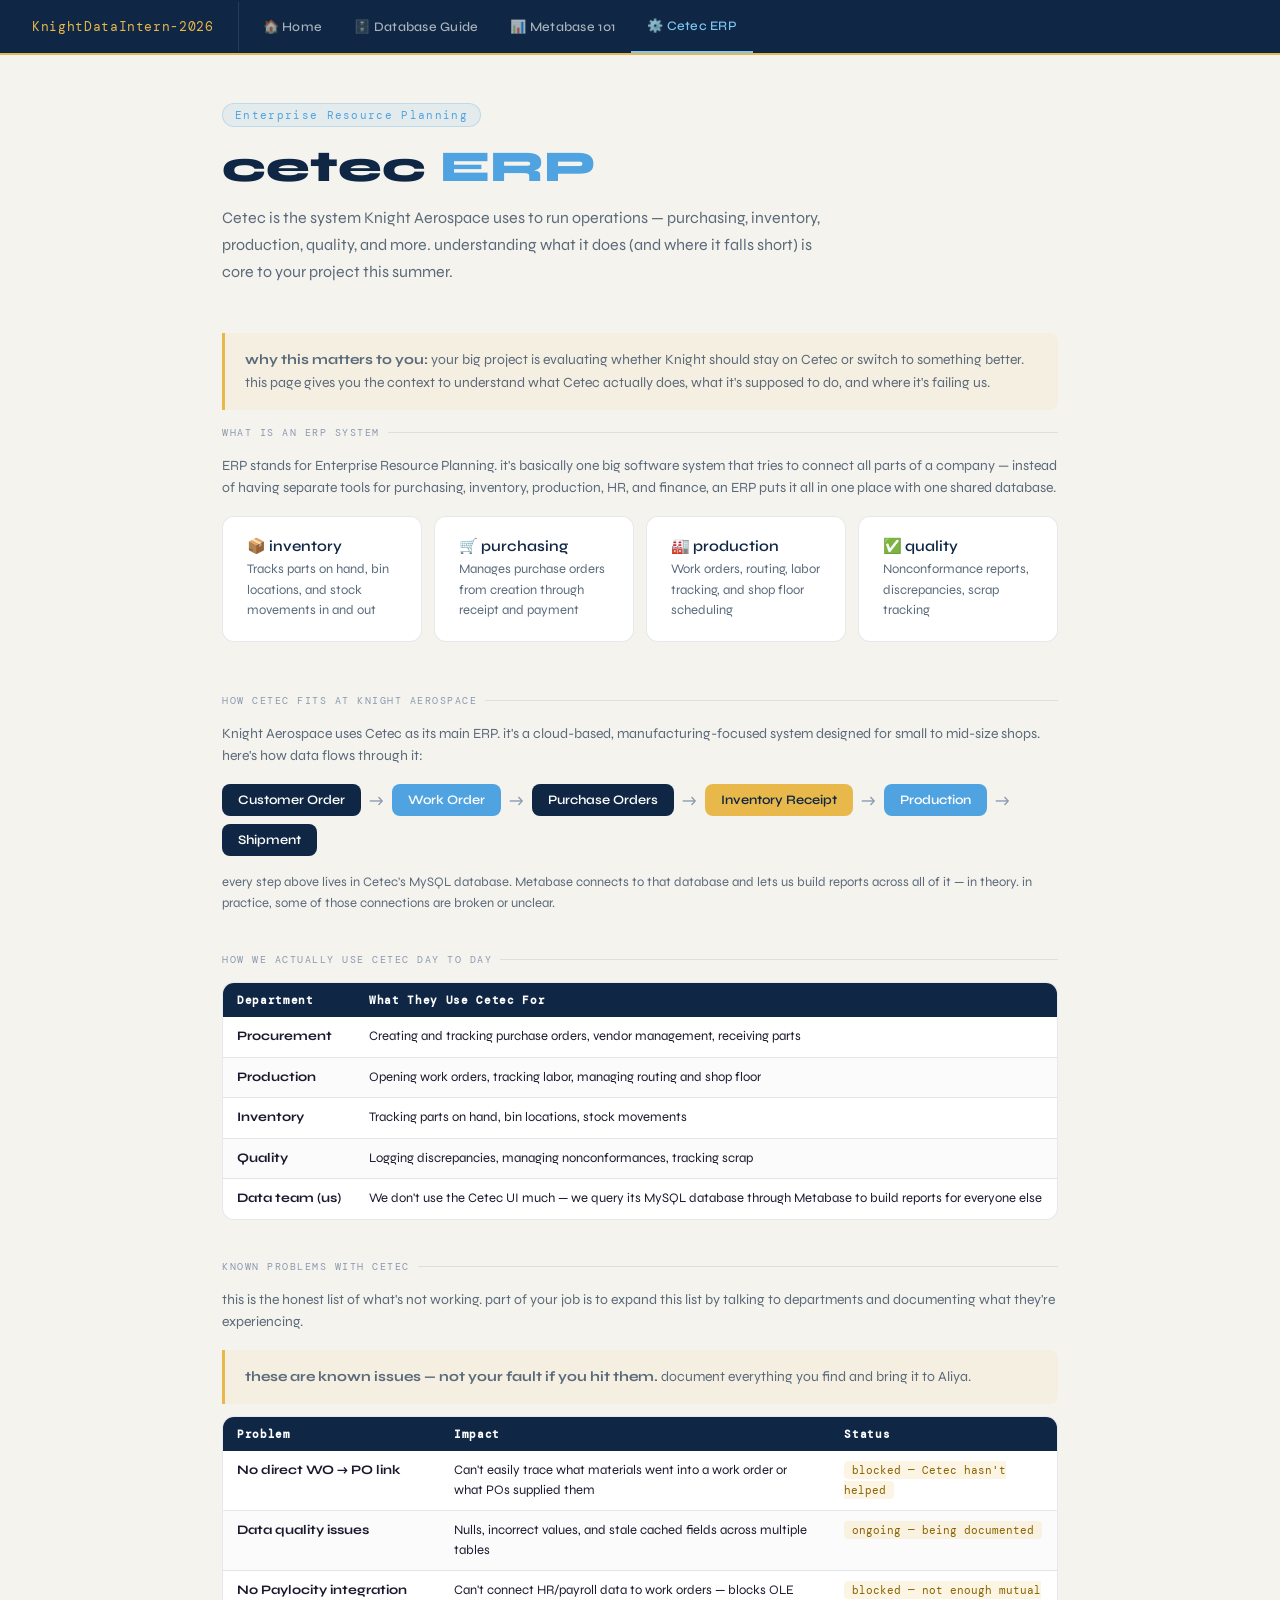
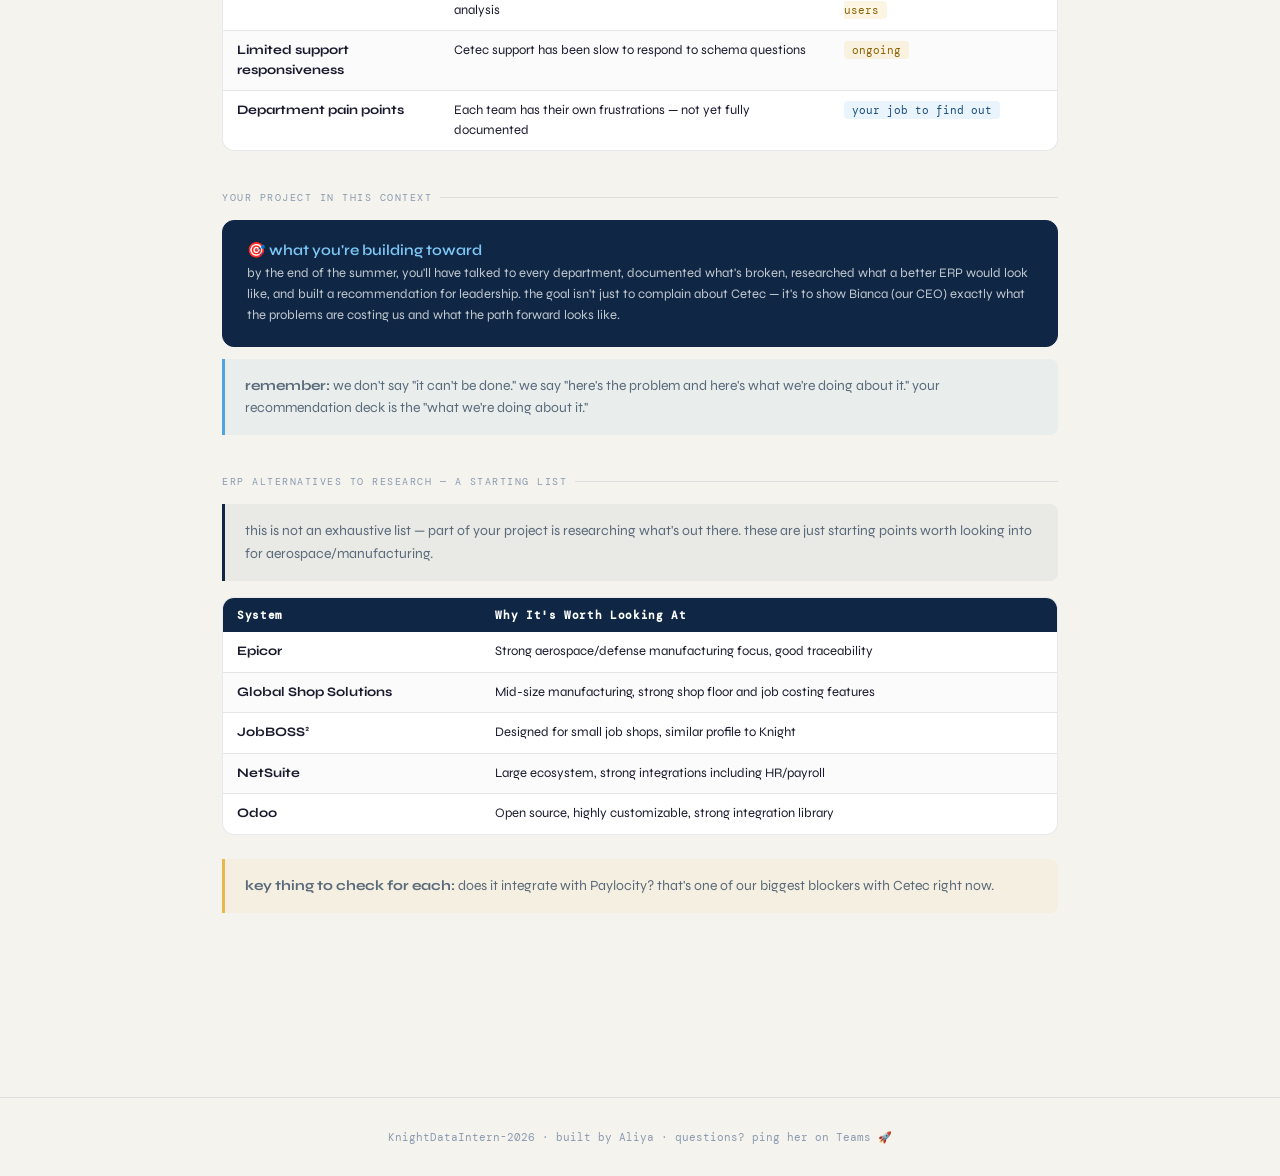
==== cetec.html @ 2ae62e4b "Added some styling and starting page" ====
<!DOCTYPE html>
<html lang="en">
<head>
  <meta charset="UTF-8" />
  <meta name="viewport" content="width=device-width, initial-scale=1.0"/>
  <title>Knight Data Intern 2026 · Cetec ERP</title>
  <link rel="stylesheet" href="style.css" />
</head>
<body>

<nav>
  <div class="nav-brand">KnightDataIntern-2026</div>
  <a href="index.html">🏠 Home</a>
  <a href="database.html">🗄️ Database Guide</a>
  <a href="metabase.html">📊 Metabase 101</a>
  <a href="cetec.html" class="active">⚙️ Cetec ERP</a>
</nav>

<div class="page">

  <div class="hero">
    <div class="hero-tag">Enterprise Resource Planning</div>
    <h1>cetec <em>ERP</em></h1>
    <p>Cetec is the system Knight Aerospace uses to run operations — purchasing, inventory, production, quality, and more. understanding what it does (and where it falls short) is core to your project this summer.</p>
  </div>

  <div class="callout warn">
    <strong>why this matters to you:</strong> your big project is evaluating whether Knight should stay on Cetec or switch to something better. this page gives you the context to understand what Cetec actually does, what it's supposed to do, and where it's failing us.
  </div>

  <!-- WHAT IS AN ERP -->
  <div class="section">
    <div class="section-label">what is an ERP system</div>
    <p style="font-size:14px; color:var(--text-muted); margin-bottom:1rem; line-height:1.6;">ERP stands for Enterprise Resource Planning. it's basically one big software system that tries to connect all parts of a company — instead of having separate tools for purchasing, inventory, production, HR, and finance, an ERP puts it all in one place with one shared database.</p>

    <div class="card-grid">
      <div class="card">
        <h3>📦 inventory</h3>
        <p>Tracks parts on hand, bin locations, and stock movements in and out</p>
      </div>
      <div class="card">
        <h3>🛒 purchasing</h3>
        <p>Manages purchase orders from creation through receipt and payment</p>
      </div>
      <div class="card">
        <h3>🏭 production</h3>
        <p>Work orders, routing, labor tracking, and shop floor scheduling</p>
      </div>
      <div class="card">
        <h3>✅ quality</h3>
        <p>Nonconformance reports, discrepancies, scrap tracking</p>
      </div>
    </div>
  </div>

  <!-- HOW CETEC FITS -->
  <div class="section">
    <div class="section-label">how cetec fits at knight aerospace</div>
    <p style="font-size:14px; color:var(--text-muted); margin-bottom:1rem; line-height:1.6;">Knight Aerospace uses Cetec as its main ERP. it's a cloud-based, manufacturing-focused system designed for small to mid-size shops. here's how data flows through it:</p>

    <div class="flow">
      <div class="flow-box">Customer Order</div>
      <div class="flow-arrow">→</div>
      <div class="flow-box accent">Work Order</div>
      <div class="flow-arrow">→</div>
      <div class="flow-box">Purchase Orders</div>
      <div class="flow-arrow">→</div>
      <div class="flow-box gold">Inventory Receipt</div>
      <div class="flow-arrow">→</div>
      <div class="flow-box accent">Production</div>
      <div class="flow-arrow">→</div>
      <div class="flow-box">Shipment</div>
    </div>

    <p style="font-size:13px; color:var(--text-muted); margin-top:0.75rem; line-height:1.6;">every step above lives in Cetec's MySQL database. Metabase connects to that database and lets us build reports across all of it — in theory. in practice, some of those connections are broken or unclear.</p>
  </div>

  <!-- HOW WE USE IT -->
  <div class="section">
    <div class="section-label">how we actually use cetec day to day</div>
    <div class="table-wrap">
      <table class="data-table">
        <thead><tr><th>Department</th><th>What They Use Cetec For</th></tr></thead>
        <tbody>
          <tr><td><strong>Procurement</strong></td><td>Creating and tracking purchase orders, vendor management, receiving parts</td></tr>
          <tr><td><strong>Production</strong></td><td>Opening work orders, tracking labor, managing routing and shop floor</td></tr>
          <tr><td><strong>Inventory</strong></td><td>Tracking parts on hand, bin locations, stock movements</td></tr>
          <tr><td><strong>Quality</strong></td><td>Logging discrepancies, managing nonconformances, tracking scrap</td></tr>
          <tr><td><strong>Data team (us)</strong></td><td>We don't use the Cetec UI much — we query its MySQL database through Metabase to build reports for everyone else</td></tr>
        </tbody>
      </table>
    </div>
  </div>

  <!-- WHAT'S BROKEN -->
  <div class="section">
    <div class="section-label">known problems with cetec</div>
    <p style="font-size:14px; color:var(--text-muted); margin-bottom:1rem; line-height:1.6;">this is the honest list of what's not working. part of your job is to expand this list by talking to departments and documenting what they're experiencing.</p>

    <div class="callout warn" style="margin-bottom: 0.75rem;">
      <strong>these are known issues — not your fault if you hit them.</strong> document everything you find and bring it to Aliya.
    </div>

    <div class="table-wrap">
      <table class="data-table">
        <thead><tr><th>Problem</th><th>Impact</th><th>Status</th></tr></thead>
        <tbody>
          <tr>
            <td><strong>No direct WO → PO link</strong></td>
            <td>Can't easily trace what materials went into a work order or what POs supplied them</td>
            <td><span class="tag-warn">blocked — Cetec hasn't helped</span></td>
          </tr>
          <tr>
            <td><strong>Data quality issues</strong></td>
            <td>Nulls, incorrect values, and stale cached fields across multiple tables</td>
            <td><span class="tag-warn">ongoing — being documented</span></td>
          </tr>
          <tr>
            <td><strong>No Paylocity integration</strong></td>
            <td>Can't connect HR/payroll data to work orders — blocks OLE analysis</td>
            <td><span class="tag-warn">blocked — not enough mutual users</span></td>
          </tr>
          <tr>
            <td><strong>Limited support responsiveness</strong></td>
            <td>Cetec support has been slow to respond to schema questions</td>
            <td><span class="tag-warn">ongoing</span></td>
          </tr>
          <tr>
            <td><strong>Department pain points</strong></td>
            <td>Each team has their own frustrations — not yet fully documented</td>
            <td><span class="tag-info">your job to find out</span></td>
          </tr>
        </tbody>
      </table>
    </div>
  </div>

  <!-- YOUR PROJECT -->
  <div class="section">
    <div class="section-label">your project in this context</div>
    <div class="card card-accent">
      <h3>🎯 what you're building toward</h3>
      <p>by the end of the summer, you'll have talked to every department, documented what's broken, researched what a better ERP would look like, and built a recommendation for leadership. the goal isn't just to complain about Cetec — it's to show Bianca (our CEO) exactly what the problems are costing us and what the path forward looks like.</p>
    </div>
    <div class="callout" style="margin-top:0.75rem;">
      <strong>remember:</strong> we don't say "it can't be done." we say "here's the problem and here's what we're doing about it." your recommendation deck is the "what we're doing about it."
    </div>
  </div>

  <!-- ALTERNATIVES TO RESEARCH -->
  <div class="section">
    <div class="section-label">ERP alternatives to research — a starting list</div>
    <div class="callout navy">this is not an exhaustive list — part of your project is researching what's out there. these are just starting points worth looking into for aerospace/manufacturing.</div>
    <div class="table-wrap">
      <table class="data-table">
        <thead><tr><th>System</th><th>Why It's Worth Looking At</th></tr></thead>
        <tbody>
          <tr><td><strong>Epicor</strong></td><td>Strong aerospace/defense manufacturing focus, good traceability</td></tr>
          <tr><td><strong>Global Shop Solutions</strong></td><td>Mid-size manufacturing, strong shop floor and job costing features</td></tr>
          <tr><td><strong>JobBOSS²</strong></td><td>Designed for small job shops, similar profile to Knight</td></tr>
          <tr><td><strong>NetSuite</strong></td><td>Large ecosystem, strong integrations including HR/payroll</td></tr>
          <tr><td><strong>Odoo</strong></td><td>Open source, highly customizable, strong integration library</td></tr>
        </tbody>
      </table>
    </div>
    <div class="callout warn" style="margin-top:0.75rem;">
      <strong>key thing to check for each:</strong> does it integrate with Paylocity? that's one of our biggest blockers with Cetec right now.
    </div>
  </div>

</div>

<footer>KnightDataIntern-2026 · built by Aliya · questions? ping her on Teams 🚀</footer>

</body>
</html>
---- style.css ----
@import url('https://fonts.googleapis.com/css2?family=Syne:wght@400;500;600;700;800&family=DM+Mono:ital,wght@0,400;0,500;1,400&display=swap');

:root {
  --navy: #0f2744;
  --navy-mid: #1a3a5c;
  --navy-light: #254d7a;
  --accent: #4fa3e0;
  --accent-bright: #7ec8f7;
  --gold: #e8b84b;
  --bg: #f5f3ee;
  --bg-card: #ffffff;
  --text: #1a1a2e;
  --text-muted: #5a6a7a;
  --text-light: #8a9ab0;
  --border: rgba(15,39,68,0.1);
  --radius: 12px;
  --radius-sm: 8px;
}

* { box-sizing: border-box; margin: 0; padding: 0; }

body {
  font-family: 'Syne', sans-serif;
  background: var(--bg);
  color: var(--text);
  min-height: 100vh;
}

/* NAV */
nav {
  background: var(--navy);
  padding: 0 2rem;
  display: flex;
  align-items: center;
  gap: 0;
  position: sticky;
  top: 0;
  z-index: 100;
  border-bottom: 2px solid var(--gold);
}

.nav-brand {
  font-size: 13px;
  font-family: 'DM Mono', monospace;
  color: var(--gold);
  letter-spacing: 0.05em;
  padding: 1rem 1.5rem 1rem 0;
  border-right: 1px solid rgba(255,255,255,0.1);
  margin-right: 0.5rem;
  white-space: nowrap;
}

nav a {
  color: rgba(255,255,255,0.65);
  text-decoration: none;
  font-size: 13px;
  font-weight: 500;
  padding: 1.1rem 1rem;
  transition: color 0.2s;
  letter-spacing: 0.02em;
  display: flex;
  align-items: center;
  gap: 6px;
}

nav a:hover { color: #fff; }
nav a.active { color: var(--accent-bright); border-bottom: 2px solid var(--accent-bright); }

/* LAYOUT */
.page { max-width: 900px; margin: 0 auto; padding: 3rem 2rem 5rem; }

/* HERO */
.hero { margin-bottom: 3rem; }
.hero-tag {
  font-family: 'DM Mono', monospace;
  font-size: 11px;
  letter-spacing: 0.12em;
  color: var(--accent);
  background: rgba(79,163,224,0.1);
  border: 1px solid rgba(79,163,224,0.25);
  padding: 4px 12px;
  border-radius: 99px;
  display: inline-block;
  margin-bottom: 1rem;
}
.hero h1 { font-size: clamp(28px, 5vw, 44px); font-weight: 800; line-height: 1.1; color: var(--navy); margin-bottom: 0.75rem; }
.hero h1 em { font-style: normal; color: var(--accent); }
.hero p { font-size: 16px; color: var(--text-muted); line-height: 1.7; max-width: 600px; }

/* SECTION */
.section { margin-bottom: 2.5rem; }
.section-label {
  font-family: 'DM Mono', monospace;
  font-size: 10px;
  letter-spacing: 0.15em;
  color: var(--text-light);
  text-transform: uppercase;
  margin-bottom: 1rem;
  display: flex;
  align-items: center;
  gap: 8px;
}
.section-label::after { content: ''; flex: 1; height: 1px; background: var(--border); }

/* CARDS */
.card {
  background: var(--bg-card);
  border: 1px solid var(--border);
  border-radius: var(--radius);
  padding: 1.25rem 1.5rem;
  margin-bottom: 0.75rem;
}
.card-grid { display: grid; grid-template-columns: repeat(auto-fit, minmax(200px, 1fr)); gap: 0.75rem; }

.card h3 { font-size: 15px; font-weight: 600; color: var(--navy); margin-bottom: 4px; }
.card p { font-size: 13px; color: var(--text-muted); line-height: 1.6; }

.card-accent {
  background: var(--navy);
  color: white;
  border-color: var(--navy);
}
.card-accent h3 { color: var(--accent-bright); }
.card-accent p { color: rgba(255,255,255,0.75); }

/* TABLE */
.data-table { width: 100%; border-collapse: collapse; font-size: 13px; }
.data-table th {
  background: var(--navy);
  color: white;
  padding: 10px 14px;
  text-align: left;
  font-size: 11px;
  letter-spacing: 0.06em;
  font-family: 'DM Mono', monospace;
}
.data-table th:first-child { border-radius: 8px 0 0 0; }
.data-table th:last-child { border-radius: 0 8px 0 0; }
.data-table td { padding: 10px 14px; border-bottom: 1px solid var(--border); color: var(--text); vertical-align: top; line-height: 1.5; }
.data-table tr:last-child td { border-bottom: none; }
.data-table tr:nth-child(even) td { background: rgba(0,0,0,0.015); }
.table-wrap { background: white; border: 1px solid var(--border); border-radius: var(--radius); overflow: hidden; margin-bottom: 1.5rem; }

/* MONO TAG */
.mono { font-family: 'DM Mono', monospace; font-size: 12px; background: rgba(15,39,68,0.07); color: var(--navy-light); padding: 2px 7px; border-radius: 4px; }
.tag-warn { background: rgba(232,184,75,0.15); color: #8a6200; font-family: 'DM Mono', monospace; font-size: 11px; padding: 2px 8px; border-radius: 4px; }
.tag-good { background: rgba(34,197,94,0.1); color: #166534; font-family: 'DM Mono', monospace; font-size: 11px; padding: 2px 8px; border-radius: 4px; }
.tag-info { background: rgba(79,163,224,0.12); color: #1a4d7a; font-family: 'DM Mono', monospace; font-size: 11px; padding: 2px 8px; border-radius: 4px; }

/* CALLOUT */
.callout {
  border-left: 3px solid var(--accent);
  background: rgba(79,163,224,0.07);
  padding: 1rem 1.25rem;
  border-radius: 0 var(--radius-sm) var(--radius-sm) 0;
  margin: 1rem 0;
  font-size: 14px;
  color: var(--text-muted);
  line-height: 1.6;
}
.callout.warn { border-color: var(--gold); background: rgba(232,184,75,0.08); }
.callout.navy { border-color: var(--navy); background: rgba(15,39,68,0.05); }

/* WEEK TIMELINE */
.timeline { display: grid; grid-template-columns: 1fr 1fr; gap: 0.75rem; }
.week-card {
  background: white;
  border: 1px solid var(--border);
  border-radius: var(--radius);
  padding: 1rem 1.25rem;
}
.week-card.active { border-color: var(--accent); background: rgba(79,163,224,0.04); }
.week-num { font-family: 'DM Mono', monospace; font-size: 10px; color: var(--text-light); margin-bottom: 4px; letter-spacing: 0.08em; }
.week-card h3 { font-size: 14px; font-weight: 600; color: var(--navy); margin-bottom: 4px; }
.week-card p { font-size: 12px; color: var(--text-muted); line-height: 1.5; }

/* FLOW DIAGRAM */
.flow { display: flex; align-items: center; gap: 8px; flex-wrap: wrap; margin: 1rem 0; }
.flow-box {
  background: var(--navy);
  color: white;
  padding: 8px 16px;
  border-radius: var(--radius-sm);
  font-size: 13px;
  font-weight: 600;
}
.flow-box.accent { background: var(--accent); }
.flow-box.gold { background: var(--gold); color: var(--navy); }
.flow-arrow { color: var(--text-light); font-size: 18px; }

/* FOOTER */
footer {
  text-align: center;
  padding: 2rem;
  font-family: 'DM Mono', monospace;
  font-size: 11px;
  color: var(--text-light);
  border-top: 1px solid var(--border);
  margin-top: 4rem;
}
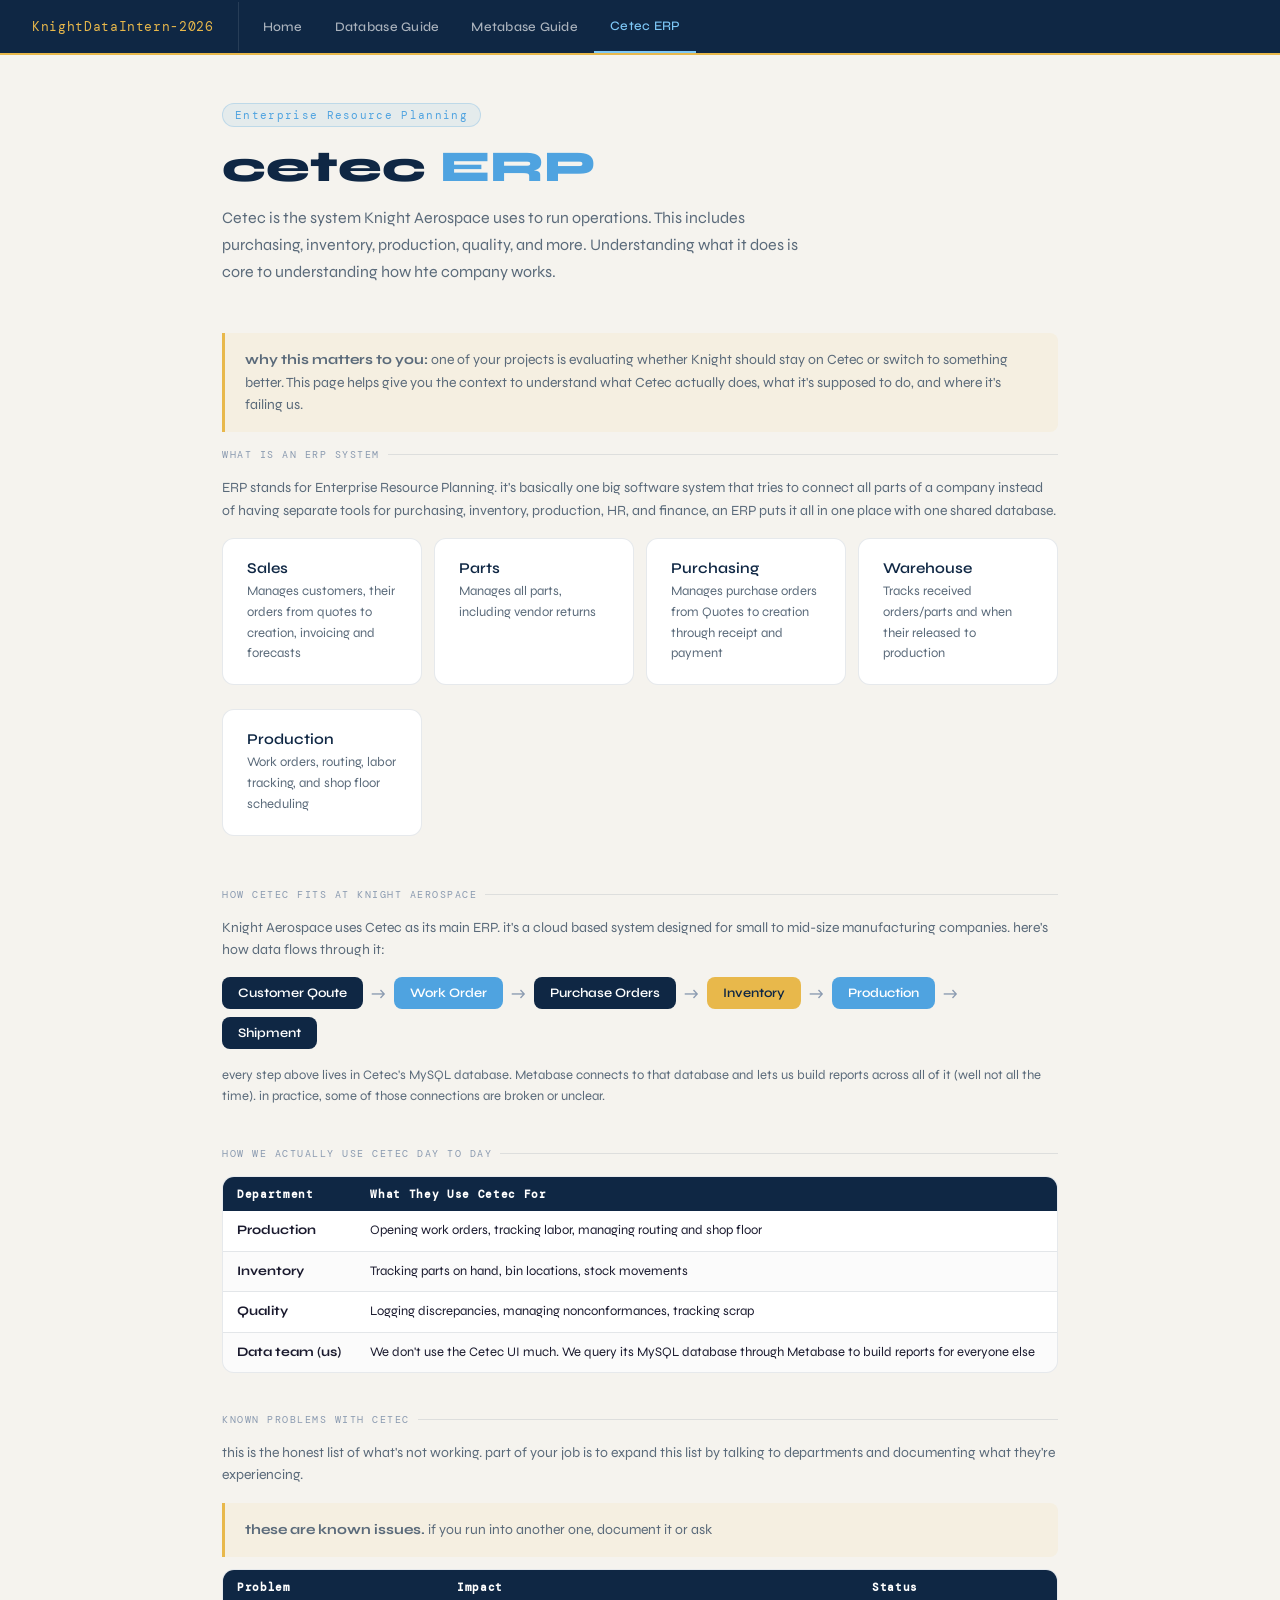
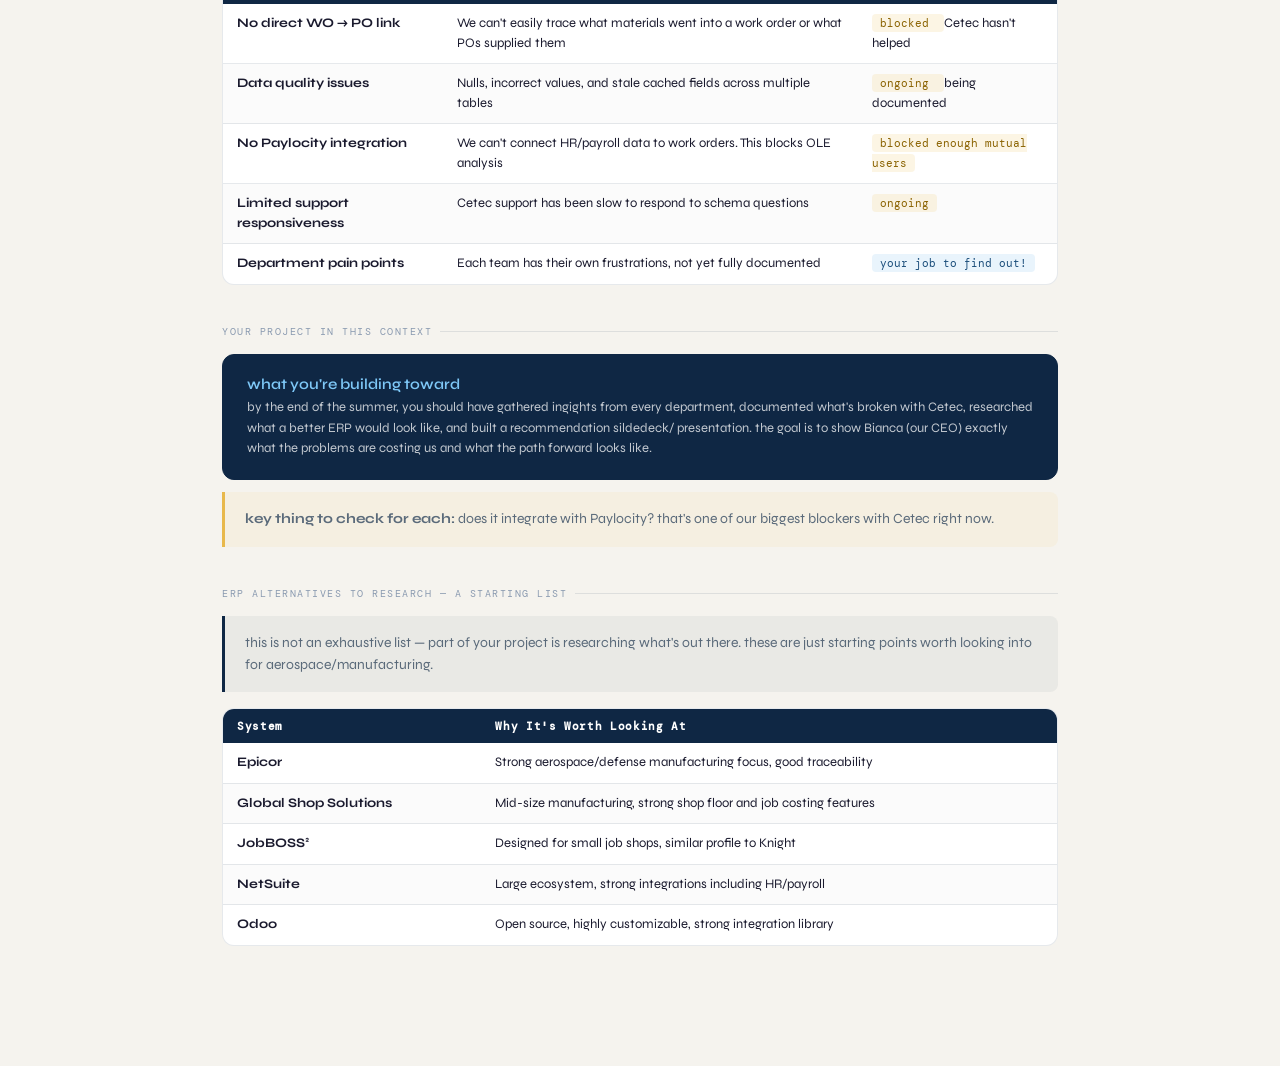
==== commit dacd79cf: "Update cetec.html" ====
--- a/cetec.html
+++ b/cetec.html
@@ -10,10 +10,10 @@
 
 <nav>
   <div class="nav-brand">KnightDataIntern-2026</div>
-  <a href="index.html">🏠 Home</a>
-  <a href="database.html">🗄️ Database Guide</a>
-  <a href="metabase.html">📊 Metabase 101</a>
-  <a href="cetec.html" class="active">⚙️ Cetec ERP</a>
+  <a href="index.html">Home</a>
+  <a href="database.html">Database Guide</a>
+  <a href="metabase.html">Metabase Guide</a>
+  <a href="cetec.html" class="active">Cetec ERP</a>
 </nav>
 
 <div class="page">
@@ -21,34 +21,38 @@
   <div class="hero">
     <div class="hero-tag">Enterprise Resource Planning</div>
     <h1>cetec <em>ERP</em></h1>
-    <p>Cetec is the system Knight Aerospace uses to run operations — purchasing, inventory, production, quality, and more. understanding what it does (and where it falls short) is core to your project this summer.</p>
+    <p>Cetec is the system Knight Aerospace uses to run operations. This includes purchasing, inventory, production, quality, and more. Understanding what it does is core to understanding how hte company works.</p>
   </div>
 
   <div class="callout warn">
-    <strong>why this matters to you:</strong> your big project is evaluating whether Knight should stay on Cetec or switch to something better. this page gives you the context to understand what Cetec actually does, what it's supposed to do, and where it's failing us.
+    <strong>why this matters to you:</strong> one of your projects is evaluating whether Knight should stay on Cetec or switch to something better. This page helps give you the context to understand what Cetec actually does, what it's supposed to do, and where it's failing us.
   </div>
 
   <!-- WHAT IS AN ERP -->
   <div class="section">
     <div class="section-label">what is an ERP system</div>
-    <p style="font-size:14px; color:var(--text-muted); margin-bottom:1rem; line-height:1.6;">ERP stands for Enterprise Resource Planning. it's basically one big software system that tries to connect all parts of a company — instead of having separate tools for purchasing, inventory, production, HR, and finance, an ERP puts it all in one place with one shared database.</p>
+    <p style="font-size:14px; color:var(--text-muted); margin-bottom:1rem; line-height:1.6;">ERP stands for Enterprise Resource Planning. it's basically one big software system that tries to connect all parts of a company instead of having separate tools for purchasing, inventory, production, HR, and finance, an ERP puts it all in one place with one shared database.</p>
 
     <div class="card-grid">
       <div class="card">
-        <h3>📦 inventory</h3>
-        <p>Tracks parts on hand, bin locations, and stock movements in and out</p>
+        <h3>Sales</h3>
+        <p>Manages customers, their orders from quotes to creation, invoicing and forecasts</p>
       </div>
       <div class="card">
-        <h3>🛒 purchasing</h3>
-        <p>Manages purchase orders from creation through receipt and payment</p>
+        <h3>Parts</h3>
+        <p>Manages all parts, including vendor returns</p>
       </div>
       <div class="card">
-        <h3>🏭 production</h3>
-        <p>Work orders, routing, labor tracking, and shop floor scheduling</p>
+        <h3>Purchasing</h3>
+        <p>Manages purchase orders from Quotes to creation through receipt and payment</p>
       </div>
       <div class="card">
-        <h3>✅ quality</h3>
-        <p>Nonconformance reports, discrepancies, scrap tracking</p>
+        <h3>Warehouse</h3>
+        <p>Tracks received orders/parts and when their released to production </p>
+      </div>
+      <div class="card">
+        <h3>Production</h3>
+        <p>Work orders, routing, labor tracking, and shop floor scheduling</p>
       </div>
     </div>
   </div>
@@ -56,23 +60,23 @@
   <!-- HOW CETEC FITS -->
   <div class="section">
     <div class="section-label">how cetec fits at knight aerospace</div>
-    <p style="font-size:14px; color:var(--text-muted); margin-bottom:1rem; line-height:1.6;">Knight Aerospace uses Cetec as its main ERP. it's a cloud-based, manufacturing-focused system designed for small to mid-size shops. here's how data flows through it:</p>
+    <p style="font-size:14px; color:var(--text-muted); margin-bottom:1rem; line-height:1.6;">Knight Aerospace uses Cetec as its main ERP. it's a cloud based system designed for small to mid-size manufacturing companies. here's how data flows through it:</p>
 
     <div class="flow">
-      <div class="flow-box">Customer Order</div>
+      <div class="flow-box">Customer Qoute</div>
       <div class="flow-arrow">→</div>
       <div class="flow-box accent">Work Order</div>
       <div class="flow-arrow">→</div>
       <div class="flow-box">Purchase Orders</div>
       <div class="flow-arrow">→</div>
-      <div class="flow-box gold">Inventory Receipt</div>
+      <div class="flow-box gold">Inventory</div>
       <div class="flow-arrow">→</div>
       <div class="flow-box accent">Production</div>
       <div class="flow-arrow">→</div>
       <div class="flow-box">Shipment</div>
     </div>
 
-    <p style="font-size:13px; color:var(--text-muted); margin-top:0.75rem; line-height:1.6;">every step above lives in Cetec's MySQL database. Metabase connects to that database and lets us build reports across all of it — in theory. in practice, some of those connections are broken or unclear.</p>
+    <p style="font-size:13px; color:var(--text-muted); margin-top:0.75rem; line-height:1.6;">every step above lives in Cetec's MySQL database. Metabase connects to that database and lets us build reports across all of it (well not all the time). in practice, some of those connections are broken or unclear.</p>
   </div>
 
   <!-- HOW WE USE IT -->
@@ -82,11 +86,10 @@
       <table class="data-table">
         <thead><tr><th>Department</th><th>What They Use Cetec For</th></tr></thead>
         <tbody>
-          <tr><td><strong>Procurement</strong></td><td>Creating and tracking purchase orders, vendor management, receiving parts</td></tr>
           <tr><td><strong>Production</strong></td><td>Opening work orders, tracking labor, managing routing and shop floor</td></tr>
           <tr><td><strong>Inventory</strong></td><td>Tracking parts on hand, bin locations, stock movements</td></tr>
           <tr><td><strong>Quality</strong></td><td>Logging discrepancies, managing nonconformances, tracking scrap</td></tr>
-          <tr><td><strong>Data team (us)</strong></td><td>We don't use the Cetec UI much — we query its MySQL database through Metabase to build reports for everyone else</td></tr>
+          <tr><td><strong>Data team (us)</strong></td><td>We don't use the Cetec UI much. We query its MySQL database through Metabase to build reports for everyone else</td></tr>
         </tbody>
       </table>
     </div>
@@ -98,7 +101,7 @@
     <p style="font-size:14px; color:var(--text-muted); margin-bottom:1rem; line-height:1.6;">this is the honest list of what's not working. part of your job is to expand this list by talking to departments and documenting what they're experiencing.</p>
 
     <div class="callout warn" style="margin-bottom: 0.75rem;">
-      <strong>these are known issues — not your fault if you hit them.</strong> document everything you find and bring it to Aliya.
+      <strong>these are known issues.</strong> if you run into another one, document it or ask
     </div>
 
     <div class="table-wrap">
@@ -107,18 +110,18 @@
         <tbody>
           <tr>
             <td><strong>No direct WO → PO link</strong></td>
-            <td>Can't easily trace what materials went into a work order or what POs supplied them</td>
-            <td><span class="tag-warn">blocked — Cetec hasn't helped</span></td>
+            <td>We can't easily trace what materials went into a work order or what POs supplied them</td>
+            <td><span class="tag-warn">blocked </span> Cetec hasn't helped</td>
           </tr>
           <tr>
             <td><strong>Data quality issues</strong></td>
             <td>Nulls, incorrect values, and stale cached fields across multiple tables</td>
-            <td><span class="tag-warn">ongoing — being documented</span></td>
+            <td><span class="tag-warn">ongoing </span> being documented</td>
           </tr>
           <tr>
             <td><strong>No Paylocity integration</strong></td>
-            <td>Can't connect HR/payroll data to work orders — blocks OLE analysis</td>
-            <td><span class="tag-warn">blocked — not enough mutual users</span></td>
+            <td>We can't connect HR/payroll data to work orders. This blocks OLE analysis</td>
+            <td><span class="tag-warn">blocked </spannot> enough mutual users</td>
           </tr>
           <tr>
             <td><strong>Limited support responsiveness</strong></td>
@@ -127,8 +130,8 @@
           </tr>
           <tr>
             <td><strong>Department pain points</strong></td>
-            <td>Each team has their own frustrations — not yet fully documented</td>
-            <td><span class="tag-info">your job to find out</span></td>
+            <td>Each team has their own frustrations, not yet fully documented</td>
+            <td><span class="tag-info">your job to find out!</span></td>
           </tr>
         </tbody>
       </table>
@@ -139,11 +142,11 @@
   <div class="section">
     <div class="section-label">your project in this context</div>
     <div class="card card-accent">
-      <h3>🎯 what you're building toward</h3>
-      <p>by the end of the summer, you'll have talked to every department, documented what's broken, researched what a better ERP would look like, and built a recommendation for leadership. the goal isn't just to complain about Cetec — it's to show Bianca (our CEO) exactly what the problems are costing us and what the path forward looks like.</p>
+                                                                                                                                                                                                                                                                           <h3>what you're building toward</h3>
+      <p>by the end of the summer, you should have gathered ingights from every department, documented what's broken with Cetec, researched what a better ERP would look like, and built a recommendation sildedeck/ presentation. the goal is to show Bianca (our CEO) exactly what the problems are costing us and what the path forward looks like.</p>
     </div>
-    <div class="callout" style="margin-top:0.75rem;">
-      <strong>remember:</strong> we don't say "it can't be done." we say "here's the problem and here's what we're doing about it." your recommendation deck is the "what we're doing about it."
+    <div class="callout warn" style="margin-top:0.75rem;">
+      <strong>key thing to check for each:</strong> does it integrate with Paylocity? that's one of our biggest blockers with Cetec right now.
     </div>
   </div>
 
@@ -163,14 +166,7 @@
         </tbody>
       </table>
     </div>
-    <div class="callout warn" style="margin-top:0.75rem;">
-      <strong>key thing to check for each:</strong> does it integrate with Paylocity? that's one of our biggest blockers with Cetec right now.
-    </div>
   </div>
-
 </div>
-
-<footer>KnightDataIntern-2026 · built by Aliya · questions? ping her on Teams 🚀</footer>
-
 </body>
 </html>
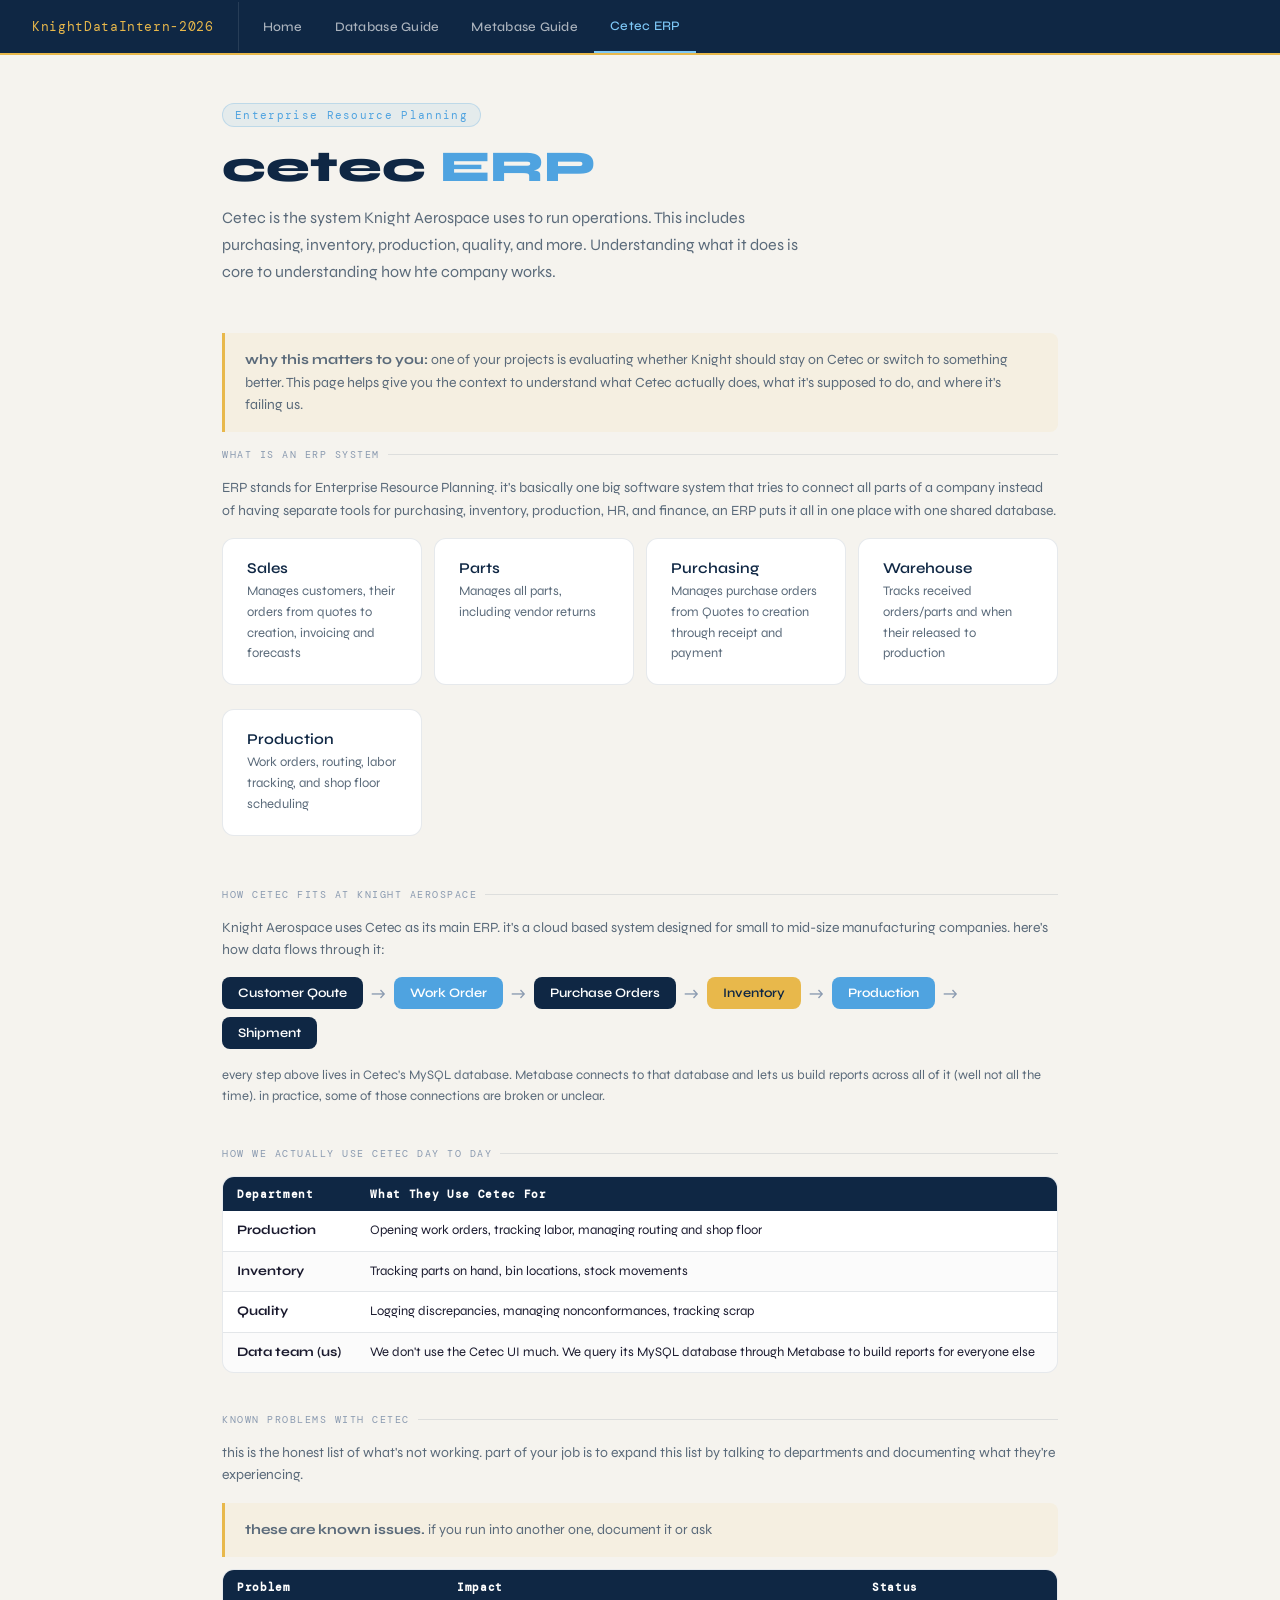
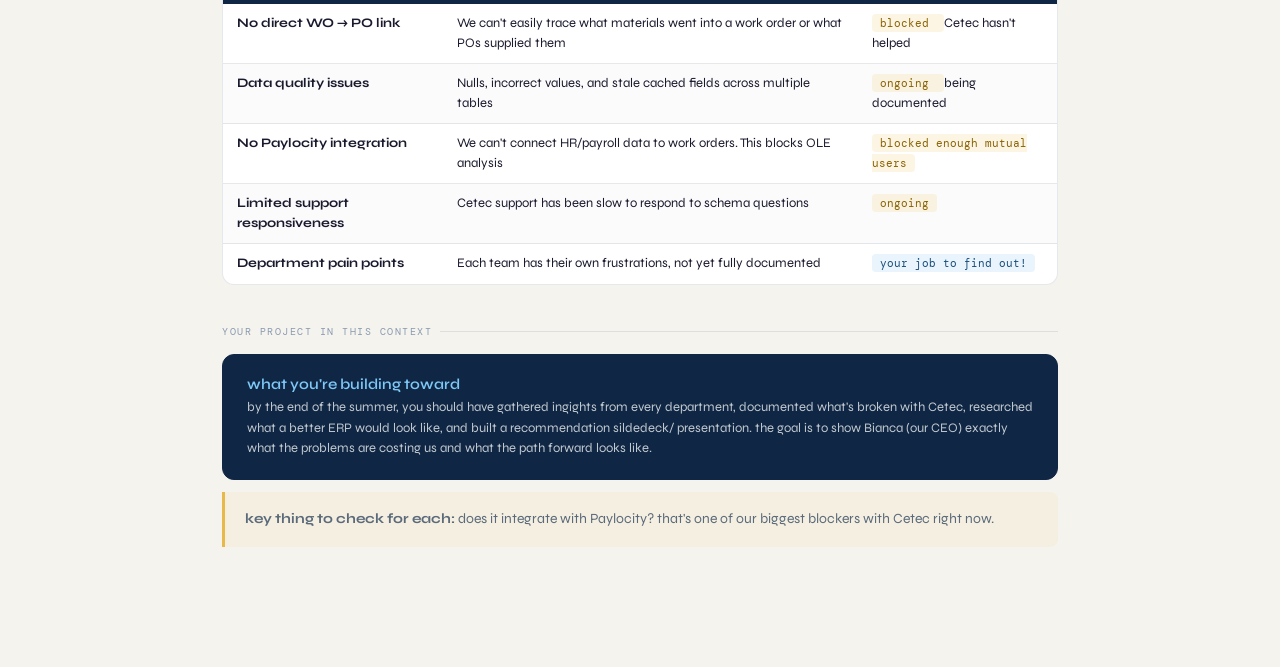
==== commit 8bbd53a5: "Update cetec.html" ====
--- a/cetec.html
+++ b/cetec.html
@@ -149,24 +149,6 @@
       <strong>key thing to check for each:</strong> does it integrate with Paylocity? that's one of our biggest blockers with Cetec right now.
     </div>
   </div>
-
-  <!-- ALTERNATIVES TO RESEARCH -->
-  <div class="section">
-    <div class="section-label">ERP alternatives to research — a starting list</div>
-    <div class="callout navy">this is not an exhaustive list — part of your project is researching what's out there. these are just starting points worth looking into for aerospace/manufacturing.</div>
-    <div class="table-wrap">
-      <table class="data-table">
-        <thead><tr><th>System</th><th>Why It's Worth Looking At</th></tr></thead>
-        <tbody>
-          <tr><td><strong>Epicor</strong></td><td>Strong aerospace/defense manufacturing focus, good traceability</td></tr>
-          <tr><td><strong>Global Shop Solutions</strong></td><td>Mid-size manufacturing, strong shop floor and job costing features</td></tr>
-          <tr><td><strong>JobBOSS²</strong></td><td>Designed for small job shops, similar profile to Knight</td></tr>
-          <tr><td><strong>NetSuite</strong></td><td>Large ecosystem, strong integrations including HR/payroll</td></tr>
-          <tr><td><strong>Odoo</strong></td><td>Open source, highly customizable, strong integration library</td></tr>
-        </tbody>
-      </table>
-    </div>
-  </div>
 </div>
 </body>
 </html>
